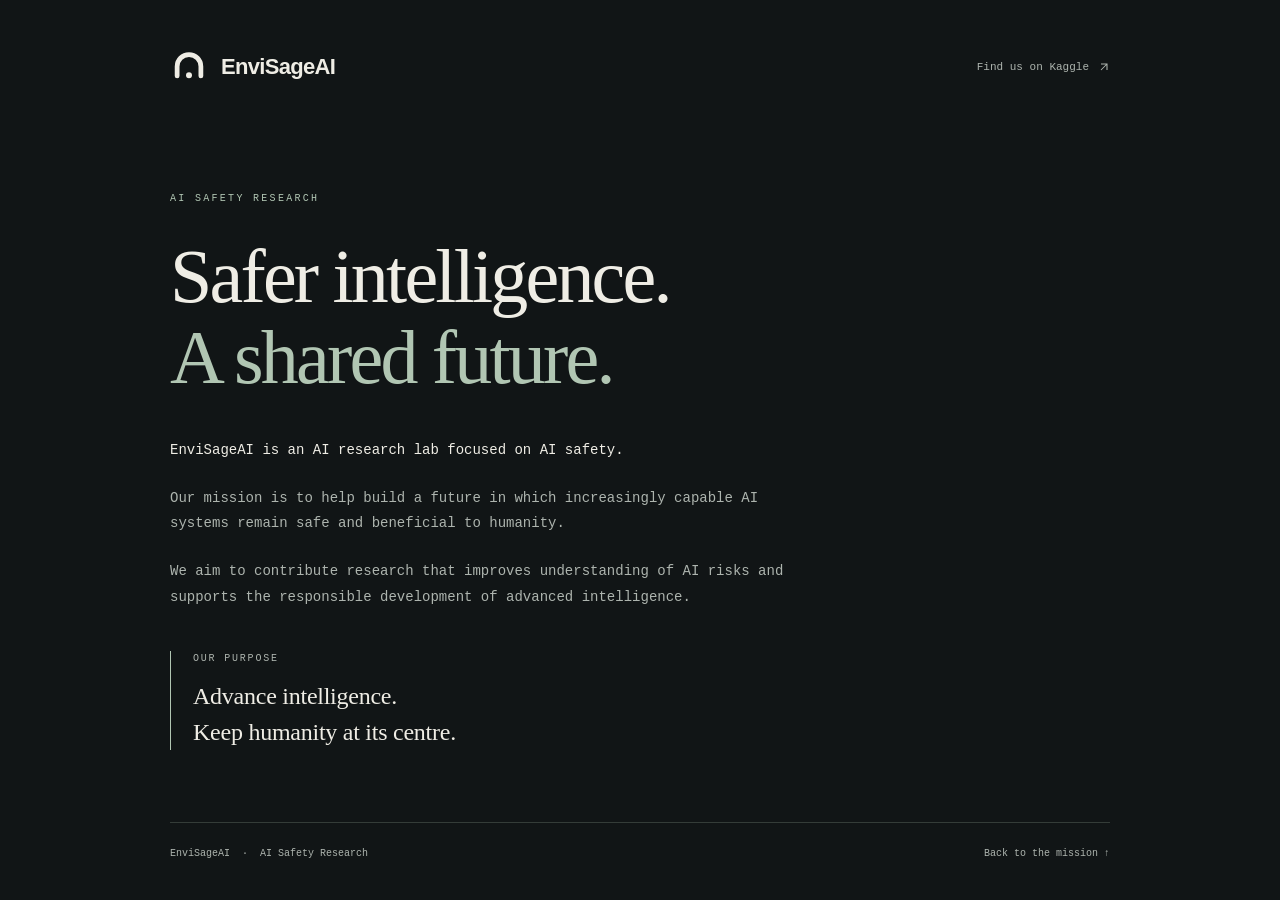
==== EnviSageAI.html @ b1a5774a "Add files via upload" ====
<!doctype html>
<html lang="en">
<head>
  <meta charset="utf-8">
  <meta name="viewport" content="width=device-width, initial-scale=1">
  <meta name="theme-color" content="#111516">
  <meta name="description" content="EnviSageAI is an AI research lab focused on AI safety. Our mission is to help build a future in which advanced AI is safe and beneficial to humanity.">
  <meta property="og:title" content="EnviSageAI — AI Safety Research">
  <meta property="og:description" content="Research toward a safer future with advanced intelligence.">
  <meta property="og:type" content="website">
  <meta name="color-scheme" content="dark">
  <title>EnviSageAI — AI Safety Research</title>
  <link rel="icon" type="image/svg+xml" href="data:image/svg+xml,%3Csvg xmlns='http://www.w3.org/2000/svg' viewBox='0 0 64 64'%3E%3Crect width='64' height='64' rx='14' fill='%23111516'/%3E%3Cpath d='M12 47V31a20 20 0 0 1 40 0v16' fill='none' stroke='%23efede5' stroke-width='8' stroke-linecap='round'/%3E%3Ccircle cx='32' cy='46' r='5' fill='%23efede5'/%3E%3C/svg%3E">
  <style>
    :root {
      color-scheme: dark;
      --bg: #111516;
      --ink: #efede5;
      --muted: #adb4ae;
      --accent: #b1c6b3;
      --rule: #343c38;
      --mono: "SFMono-Regular", Consolas, "Liberation Mono", Menlo, monospace;
    }
    *, *::before, *::after { box-sizing: border-box; }
    html { scroll-behavior: smooth; }
    body {
      margin: 0;
      min-width: 280px;
      background: var(--bg);
      color: var(--ink);
      font-family: var(--mono);
      -webkit-font-smoothing: antialiased;
      text-rendering: optimizeLegibility;
    }
    ::selection { color: var(--bg); background: var(--accent); }
    a { color: inherit; text-underline-offset: .28em; }
    a:focus-visible { outline: 2px solid var(--accent); outline-offset: 7px; border-radius: 2px; }
    .skip {
      position: fixed; top: 12px; left: 12px; z-index: 5;
      padding: 12px 16px; color: var(--bg); background: var(--ink);
      transform: translateY(-180%);
    }
    .skip:focus { transform: translateY(0); }
    .page { width: min(100% - 112px, 940px); margin-inline: auto; }
    .masthead {
      display: flex; align-items: center; justify-content: space-between;
      gap: 24px; padding-top: 48px;
    }
    .identity { display: flex; align-items: center; gap: 13px; }
    .mark { width: 38px; height: 38px; flex: 0 0 auto; color: var(--ink); }
    .name {
      font-family: -apple-system, BlinkMacSystemFont, "Segoe UI", Arial, sans-serif;
      font-size: 22px; font-weight: 550; letter-spacing: -.7px;
    }
    .profile {
      display: inline-flex; align-items: center; gap: 9px;
      font-size: 11px; line-height: 1.5; color: var(--muted);
      text-decoration: none; transition: color 160ms ease;
    }
    .profile:hover { color: var(--ink); text-decoration: underline; }
    .profile svg { width: 12px; height: 12px; flex: 0 0 auto; }
    main { max-width: 700px; padding-block: 105px 72px; }
    .eyebrow {
      margin: 0 0 29px; color: var(--accent);
      font-size: 10px; line-height: 1.6; letter-spacing: 2.3px; text-transform: uppercase;
    }
    h1 {
      margin: 0 0 39px; font-family: Georgia, "Times New Roman", serif;
      font-size: clamp(48px, 6.8vw, 76px); line-height: 1.07;
      font-weight: 400; letter-spacing: -2.8px;
    }
    h1 span { display: block; color: var(--accent); }
    .statement { max-width: 620px; }
    .statement p {
      margin: 0 0 22px; font-size: 14px; line-height: 1.85;
      color: var(--muted); text-wrap: pretty;
    }
    .statement .intro { color: var(--ink); }
    .mission {
      max-width: 620px; margin-top: 40px; padding-left: 22px;
      border-left: 1px solid var(--accent);
    }
    .mission h2 {
      margin: 0 0 12px; font-size: 10px; font-weight: 400;
      line-height: 1.5; letter-spacing: 1.8px; text-transform: uppercase;
      color: var(--muted);
    }
    .mission p {
      margin: 0; max-width: 560px; font-family: Georgia, "Times New Roman", serif;
      font-size: 24px; line-height: 1.5; letter-spacing: -.25px;
    }
    footer {
      display: flex; justify-content: space-between; align-items: center;
      gap: 20px; padding-block: 22px 30px; border-top: 1px solid var(--rule);
      font-size: 10px; line-height: 1.7; color: var(--muted);
    }
    footer p { margin: 0; }
    footer a { text-decoration: none; }
    footer a:hover { color: var(--ink); text-decoration: underline; }
    @media (min-width: 1700px) { .masthead { padding-top: 64px; } main { padding-top: 130px; } }
    @media (max-width: 700px) {
      .page { width: calc(100% - 48px); }
      .masthead { padding-top: 28px; gap: 16px; }
      .name { font-size: 20px; }
      .mark { width: 32px; height: 32px; }
      .identity { gap: 10px; }
      .profile { font-size: 10px; gap: 6px; }
      main { padding-block: 76px 56px; }
      h1 { letter-spacing: -1.8px; margin-bottom: 31px; }
      .eyebrow { margin-bottom: 24px; }
      .statement p { font-size: 13px; line-height: 1.9; }
      .mission { margin-top: 32px; padding-left: 18px; }
      .mission p { font-size: 22px; }
      footer { align-items: flex-start; }
    }
    @media (max-width: 380px) {
      .page { width: calc(100% - 36px); }
      .profile .desktop-label { display: none; }
      h1 { font-size: 43px; }
      footer { flex-direction: column; gap: 8px; }
    }
    @media (prefers-reduced-motion: reduce) {
      html { scroll-behavior: auto; }
      *, *::before, *::after { transition: none !important; }
    }
    @media print {
      :root { --bg: #fff; --ink: #111; --muted: #444; --accent: #294e37; --rule: #ccc; }
      .page { width: 100%; }
      .masthead { padding-top: 0; }
      main { padding-block: 48px; }
      .skip { display: none; }
    }
  </style>
</head>
<body>
  <a class="skip" href="#main">Skip to content</a>
  <div class="page">
    <header class="masthead">
      <div class="identity" aria-label="EnviSageAI">
        <!-- The arch represents protection; the circle represents humanity. -->
        <svg class="mark" viewBox="0 0 64 64" fill="none" aria-hidden="true">
          <path d="M12 47V31a20 20 0 0 1 40 0v16" stroke="currentColor" stroke-width="8" stroke-linecap="round"/>
          <circle cx="32" cy="46" r="5" fill="currentColor"/>
        </svg>
        <span class="name">EnviSageAI</span>
      </div>
      <a class="profile" href="https://www.kaggle.com/organizations/envisageai" aria-label="Visit EnviSageAI on Kaggle">
        <span><span class="desktop-label">Find us on </span>Kaggle</span>
        <svg viewBox="0 0 16 16" fill="none" aria-hidden="true"><path d="M4 12 12 4M4 4h8v8" stroke="currentColor" stroke-width="1.4"/></svg>
      </a>
    </header>

    <main id="main">
      <p class="eyebrow">AI Safety Research</p>
      <h1>Safer intelligence.<span>A shared future.</span></h1>
      <!-- Public copy is limited to the lab identity and mission supplied by its owner.
           Add people, results, affiliations or specific programmes only after verification. -->
      <div class="statement">
        <p class="intro">EnviSageAI is an AI research lab focused on AI safety.</p>
        <p>Our mission is to help build a future in which increasingly capable AI systems remain safe and beneficial to humanity.</p>
        <p>We aim to contribute research that improves understanding of AI risks and supports the responsible development of advanced intelligence.</p>
      </div>
      <section class="mission" aria-labelledby="purpose">
        <h2 id="purpose">Our purpose</h2>
        <p>Advance intelligence.<br>Keep humanity at its centre.</p>
      </section>
    </main>

    <footer>
      <p>EnviSageAI &nbsp;·&nbsp; AI Safety Research</p>
      <a href="#main">Back to the mission ↑</a>
    </footer>
  </div>
</body>
</html>
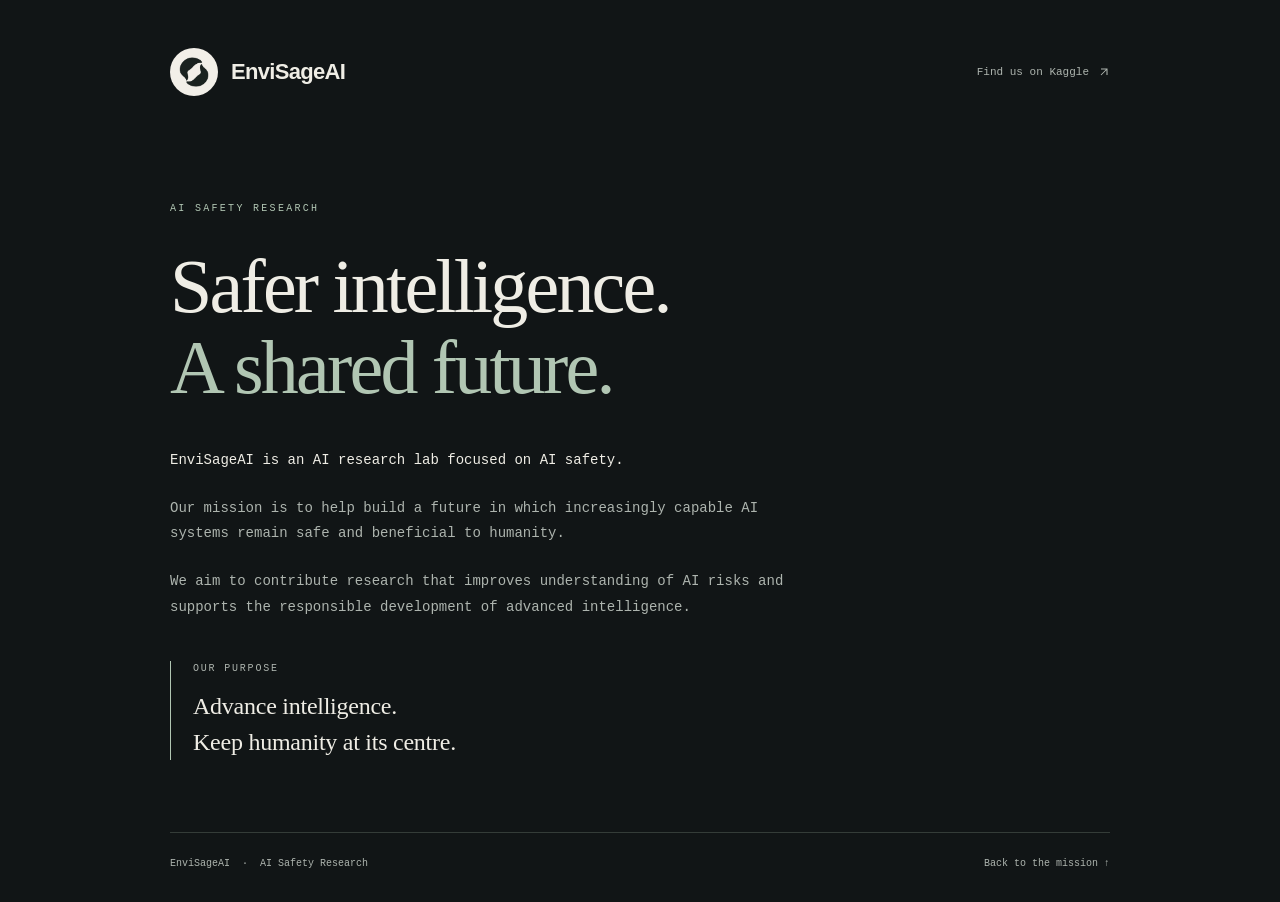
==== commit 6b92cf93: "Add files via upload" ====
--- a/EnviSageAI.html
+++ b/EnviSageAI.html
@@ -10,7 +10,7 @@
   <meta property="og:type" content="website">
   <meta name="color-scheme" content="dark">
   <title>EnviSageAI — AI Safety Research</title>
-  <link rel="icon" type="image/svg+xml" href="data:image/svg+xml,%3Csvg xmlns='http://www.w3.org/2000/svg' viewBox='0 0 64 64'%3E%3Crect width='64' height='64' rx='14' fill='%23111516'/%3E%3Cpath d='M12 47V31a20 20 0 0 1 40 0v16' fill='none' stroke='%23efede5' stroke-width='8' stroke-linecap='round'/%3E%3Ccircle cx='32' cy='46' r='5' fill='%23efede5'/%3E%3C/svg%3E">
+  <link rel="icon" type="image/png" href="[data-uri]